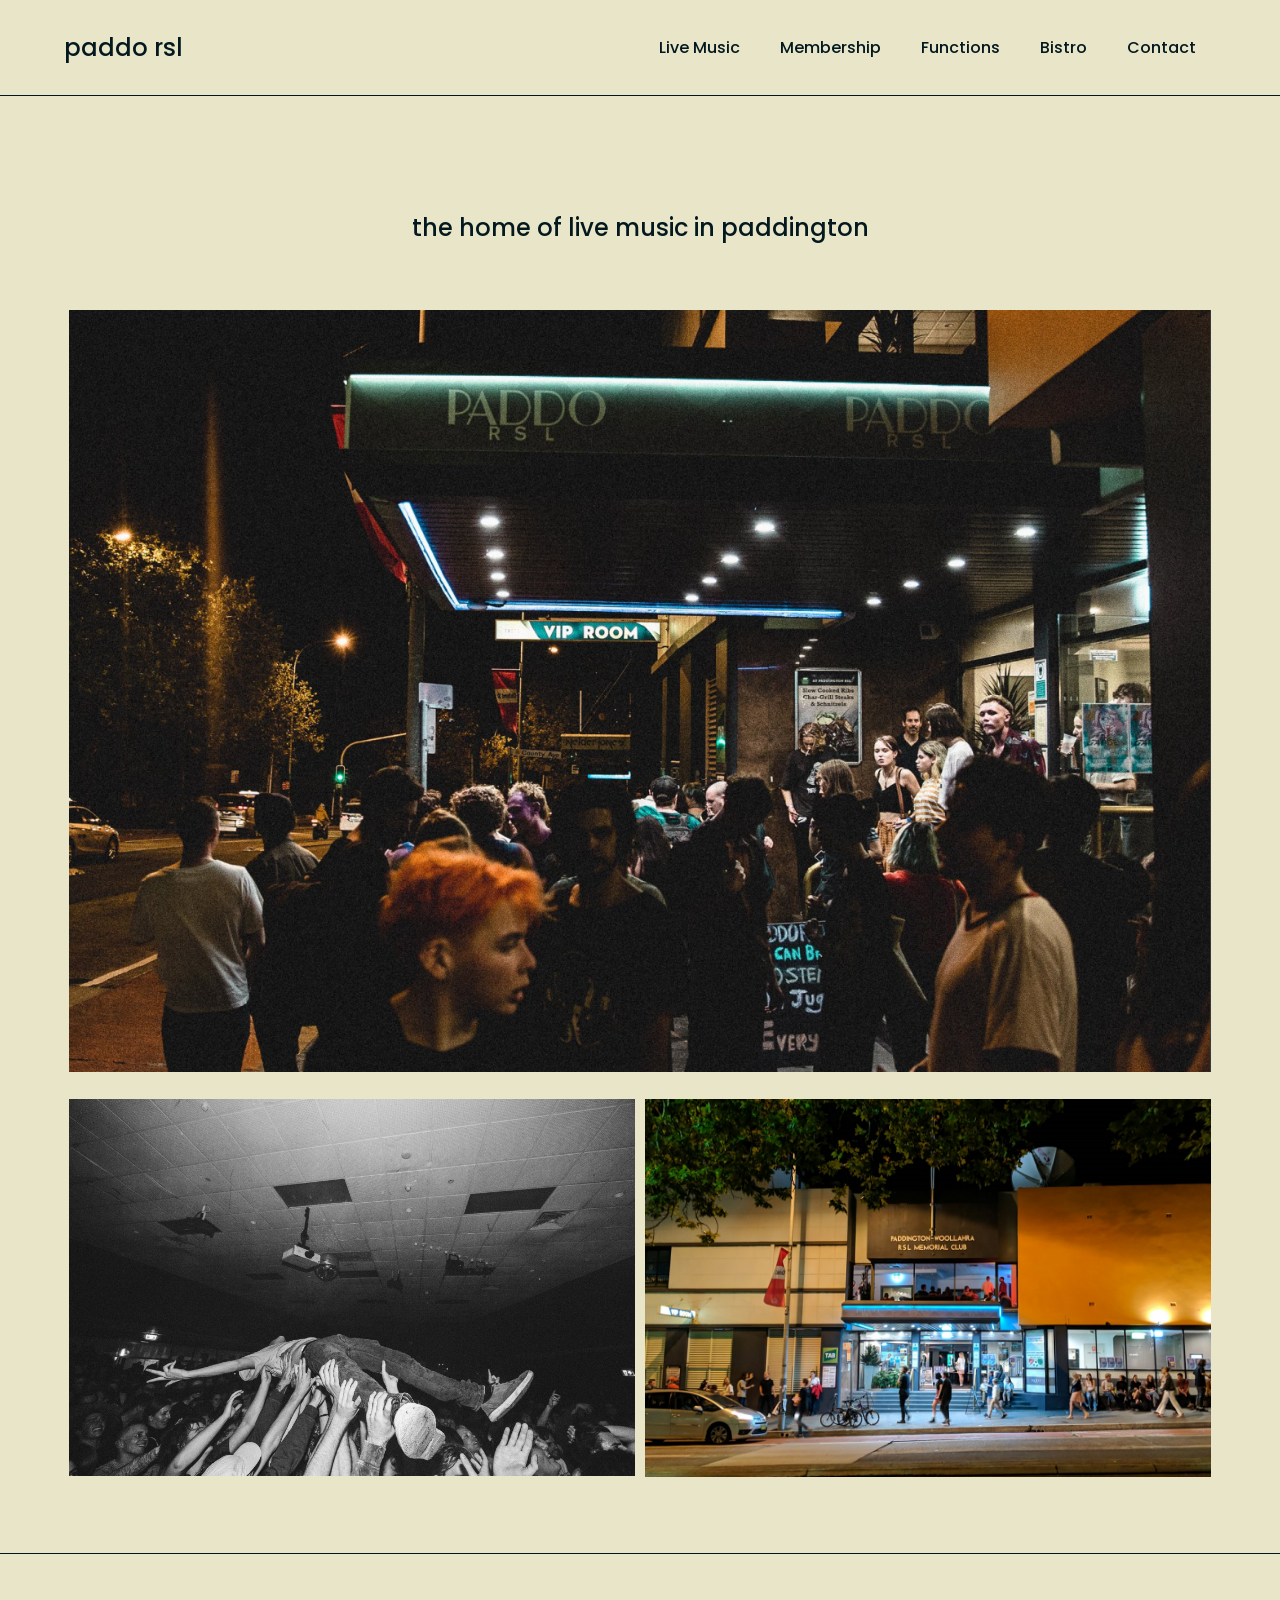
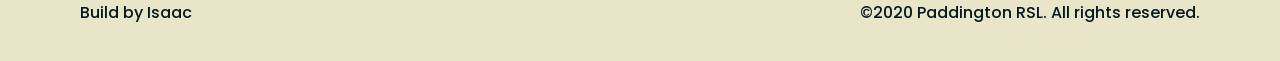
==== RSL_DRAFT/index.html @ 52a5c807 "Add files via upload" ====
<!DOCTYPE html>
    <head>
        <meta charset="utf-8">
        <meta http-equiv="X-UA-Compatible" content="IE=edge">
        <title>Paddo RSL - Home</title>
        <meta name="description" content="">
        <meta name="viewport" content="width=device-width, initial-scale=1">
        <link rel="stylesheet" href="styles.css">
        <link href="https://fonts.googleapis.com/css2?family=Poppins:wght@500&display=swap" rel="stylesheet">
    </head>
    <body>
        <header class="sticky">
            <a class="logo" href="/">paddo rsl</a>
            <nav>
                <ul class="nav__links">
                    <li><a href="live_music.html">Live Music</a></li>
                    <li><a href="membership.html">Membership</a></li>
                    <li><a href="functions.html">Functions</a></li>
                    <li><a href="bistro.html">Bistro</a></li>
                    <li><a href="contact.html">Contact</a></li>
                </ul>
            </nav>
            <p class="menu cta">Menu</p>
        </header>

        <hr>

        <div class="overlay">
            <a class="close">&times;</a>
            <div class="overlay__content">
                <a href="live_music.html">Live Music</a>
                <a href="membership.html">Membership</a>
                <a href="functions.html">Functions</a>
                <a href="bistro.html">Bistro</a>
                <a href="contact.html">Contact</a>
            </div>
        </div>

       <section class="page">



        <div>
            <h1 class="header-text">the home of live music in paddington</h1>
        </div>

        <div class="holdingcontainer-home">
            <div class="internalcontainerhomeimage">
                <img class="hero-sub-images" src="PADDO_FACADE.png" width = "100%">
            </div>
        </div>

        <div class="holdingcontainer-home">
            <div class="internalcontainerhomeimage">
                <img class="hero-sub-images" src="PADDO_LIVE_MUSIC.jpg" width = "100%">
            </div>
            <div class="internalcontainerhomeimage">
                <img class="hero-sub-images" src="PADDO_ENTRANCE.png" width = "100%">
            </div>

        </div>

            
        </section>
        
        
        <script type="text/javascript" src="mobile.js"></script>



       <hr>

        <footer>
            <div class="holdingcontainer">
                <div class="internalcontainerfooterL"><a href="https://isaac-scott.com" target="_blank">Build by Isaac</a></div>
                <div class="internalcontainerfooterR">&#169;2020 Paddington RSL. All rights reserved.</div>
            </div>
            
        </footer>
    </body>
</html>
---- RSL_DRAFT/styles.css ----
* {
    color:  #03181f;
    font-family: 'Poppins', sans-serif;
    font-weight: 500;
    box-sizing: border-box;
    margin: 0;
    padding: 0;
  }

  body {
    background-color: #e9e5c8;
  
  }
  
  header {
    display: flex;
    justify-content: flex-end;
    align-items: center;
    padding: 30px 5%;
  }

  .sticky {
    display: flex;
    position: -webkit-sticky;
    position: sticky;
    box-sizing: border-box;
    top: 0;
    background-color: #e9e5c8;
  }

  .page {
      min-height: 600px;
      padding-bottom: 50px;
      padding: 5%;
  }

  .full-page{
    min-height: 600px;
    padding-bottom: 50px;
  }

  hr {
    display: block;
    height: 1px;
    border: 0;
    border-top: 1.5px solid  #03181f;
  }
  
  .logo {
    margin-right: auto;
    text-decoration: none;
    font-size: x-large;
  }

  .hero {
    height: 600px;
    text-decoration: none;
    padding: 5%;
    padding-top: 180px;
  }

  .hero-2 {
    height: 200px;
    text-decoration: none;
    padding: 10%;
    padding-top: 180px;
  }

  h1 {
    padding: 50px 0 50px 0 ;
  }

  h2 {
      padding-bottom: 5px;
  }

  .side-header {
      padding-bottom: 30px;
  }

  h3 {
      text-align: center;
      padding-top: 5px;
      padding-bottom: 30px;
     
  }


.contact-list {
  display: inline-block;
  text-decoration: none;
  text-align: left;
  padding-right: 30px;
  padding-left: 15px;
}

.function-text {
    text-align: left;
    padding-bottom: 0;
}

.function-text-40 {
  text-align: left;
  padding-bottom: 0;
  padding-right: 40%;
}

.function-text2 {
    text-align: left;
    font-size: large;
    padding-bottom: 15px;
}

.function-subtext {
    text-align: left;
    font-size: small;
    padding-bottom: 30px 5%;
    padding-right: 10%;
}

.function-subtext-40 {
    text-align: left;
    font-size: small;
    padding-bottom: 30px 5%;
    padding-right: 40%;

}

.dasimages {
    padding-bottom: 30px;
}

.membership_card{
  padding-bottom: 30px;
}

.header-text {
  text-align: center;
  justify-content: center;
}





.holdingcontainer{
    width: 100%;
    display: flex;
    padding: 3px;
    box-sizing: border-box;
    flex-direction: row;
    margin: 0 auto;
    text-align: center;
}

.holdingcontainer-hero-banner {
    width: 100%;
    display: flex;
    box-sizing: border-box;
    flex-direction: row;
    text-align: center;
    padding: 5%;
}

.holdingcontainer-home{
  width: 100%;
  display: flex;
  box-sizing: border-box;
  flex-direction: row;
  margin: 0 auto;
  text-align: center;
}

.holdingcontainer-bistro {
    width: 80%;
    height: 80%;
    display: flex;
    padding: 3px 5%;
    box-sizing: border-box;
    flex-direction: row;
    margin: 0 auto;
    text-align: center;
}

.holdingcontainer-contact {
    width: 100%;
    display: flex;
    box-sizing: border-box;
    flex-direction: column;
    margin: 0 auto;
    text-align: center;
}

.tickets-button {
    background-color:#eeece2;
    border: solid 1px black;
    padding: 5px 40px 5px 40px;
    border-radius: 5px;
    text-decoration: none;
}

.menu-button {
  background-color:#eeece2;
  border: solid 1px black;
  padding: 5px 40px 5px 40px;
  border-radius: 5px;
  text-decoration: none;
}


.internalcontainerL{
    flex: 1;
    background: #e4e1ce;
    padding: 30px;
    margin: 3px;
    min-width: 300px;
    min-height: 300px;
    border: solid 1px black;
}

.internalcontainer-hero {
  flex: 1;
    background: #e4e1ce;
    padding: 10px;
    margin: 3px;
    min-width: 400px;
    min-height: 400px;
    border: solid 1px black;
}

.internalcontainer-contact{
  flex: 1;
  margin: 3px;
  min-width: 300px;
  min-height: 300px;
  padding: 30px;
}

a {
    text-decoration: none;
}

a:hover {
    color: #748c94; 
  }

.internalcontainerL img {
    justify-content: center;
}


.internalcontainerM{
    flex: 1;
    background: #e4e1ce;
    padding: 30px;
    margin: 3px;
    min-width: 300px;
    min-height: 300px;
}

.internalcontainerhomeimage{
  flex: 1;
  padding: 5px;
  min-width: 300px;
  min-height: 300px;
}

.internalcontainerR{
    flex: 33%;
    padding: 10px;
    margin: 3px;
    border: solid 1px black;
}

.internalcontainerfooterL{
  flex: 1;
  padding: 10px;
  margin: 3px;
  text-align: left;
}

.internalcontainerfooterR{
  flex: 1;
  padding: 10px;
  margin: 3px;
  text-align: right;
  padding-bottom: 30px;
}

.hero-sub-images {
  object-fit: contain;
  padding-top: 10px;
}

.internalcontainer-contact iframe{
    width: 100%;
    height: 100%;
}

.internalcontainerF{
  flex: 1;
  padding: 30px 5%x;
  min-width: 300px;
  min-height: 300px;
  padding-right: 30px;
  padding-bottom: 30px; 
}

.internalcontainerF2 {
    flex: 1;
    padding: 30px 5%;
    min-width: 300px;
    min-height: 300px;
    padding-bottom: 30px; 
}

.internalcontainer-contact-info {
  flex: 1;
  padding-bottom: 10px; 
  min-width: 300px;
}



.contact {
    text-align: left;
    padding: 5px;
    padding-bottom: 5px;
}

.contact-head {
    padding-bottom: 30px;
    text-align: left;
    padding-top: 5px;
}



@media screen and (max-width: 1000px){
    .holdingcontainer,
    .holdingcontainer-hero-banner,
    .holdingcontainer-home
    {
        flex-direction: column;
    }


    .tickets-button {
        padding: 15px 100px 15px 100px;
    }

    .menu-button {
      padding: 15px 30px 15px 30px;
      padding-bottom: 10px;
    }

    iframe {
        min-width: 250px;
        min-height: 150px;
        max-width: 800px;
        max-height: 800px;
    }

    .function-text,
    .function-text-40,
    .function-subtext-40,
    .contact-head,
    .function-text2,
    .internalcontainerF,
    .function-subtext {
        padding-right: 0;
        text-align: center;
    }

    .holdingcontainer-bistro {
        width: 100%;
        height: 100%;
    }

    .holdingcontainer-contact {
      flex-direction: column-reverse;
    }

    h1 {
      padding-bottom: 15px;
    }

    .contact-list {
      text-align: center;
      padding-right: 10px;
    } 
    .internalcontainerfooterL,
    .internalcontainerfooterR {
      text-align: center;
    } 

}




@media screen and (max-width: 3000px){
    iframe {
        min-height: 600px;
    }

    .holdingcontainer-home {
      max-width: 1200px;
    }

    .internalcontainer-hero {
      max-width: 1000px;
    }

    

    
      
    



}



footer {
    max-height: 100px;
    padding: 30px 5%;
  
    }

.copyright {
  text-align: right;
}

.my_site_link {
  text-align: left;
}


  



/*DO NOT TOUCH*/

.nav__links a,
  .cta,
  .overlay__content a {
    color: #03181f;
    text-decoration: none;
  }
  
  .nav__links {
    list-style: none;
    display: flex;
  }
  
  .nav__links li {
    padding: 0px 20px;
  }
  
  .nav__links li a {
    transition: color 0.3s ease 0s;
  }
  
  .nav__links li a:hover {
    color: #748c94; 
  }
  
  .cta {
    padding: 9px 25px;
    border: none;
    border-radius: 50px;
    cursor: pointer;
    transition: background-color 0.3s ease 0s;
  }
  
  .cta:hover {
    background-color: rgba(187, 185, 202, 0.87);
  }


  /* Mobile Nav */
  
  .menu {
    display: none;
  }
  
  .overlay {
    height: 100%;
    width: 0;
    position: fixed;
    z-index: 1;
    left: 0;
    top: 0;
    background-color: #e9e5c8;
    overflow-x: hidden;
    transition: width 0.5s ease 0s;
  }
  
  .overlay--active {
    width: 100%;
  }
  
  .overlay__content {
    display: flex;
    height: 100%;
    flex-direction: column;
    align-items: center;
    justify-content: center;
  }
  
  .overlay a {
    padding: 15px;
    font-size: 36px;
    display: block;
    transition: color 0.3s ease 0s;
  }
  
  .overlay a:hover,
  .overlay a:focus {
    color: #748c94;
  }
  .overlay .close {
    position: absolute;
    top: 20px;
    right: 45px;
    font-size: 60px;
    color: #edf0f1;
  }
  
  @media screen and (max-height: 450px) {
    .overlay a {
      font-size: 20px;
    }
    .overlay .close {
      font-size: 40px;
      top: 15px;
      right: 35px;
    }
  }
  
  @media only screen and (max-width: 800px) {
    .nav__links,
    .cta {
      display: none;
    }
    .menu {
      display: initial;
    }
  }
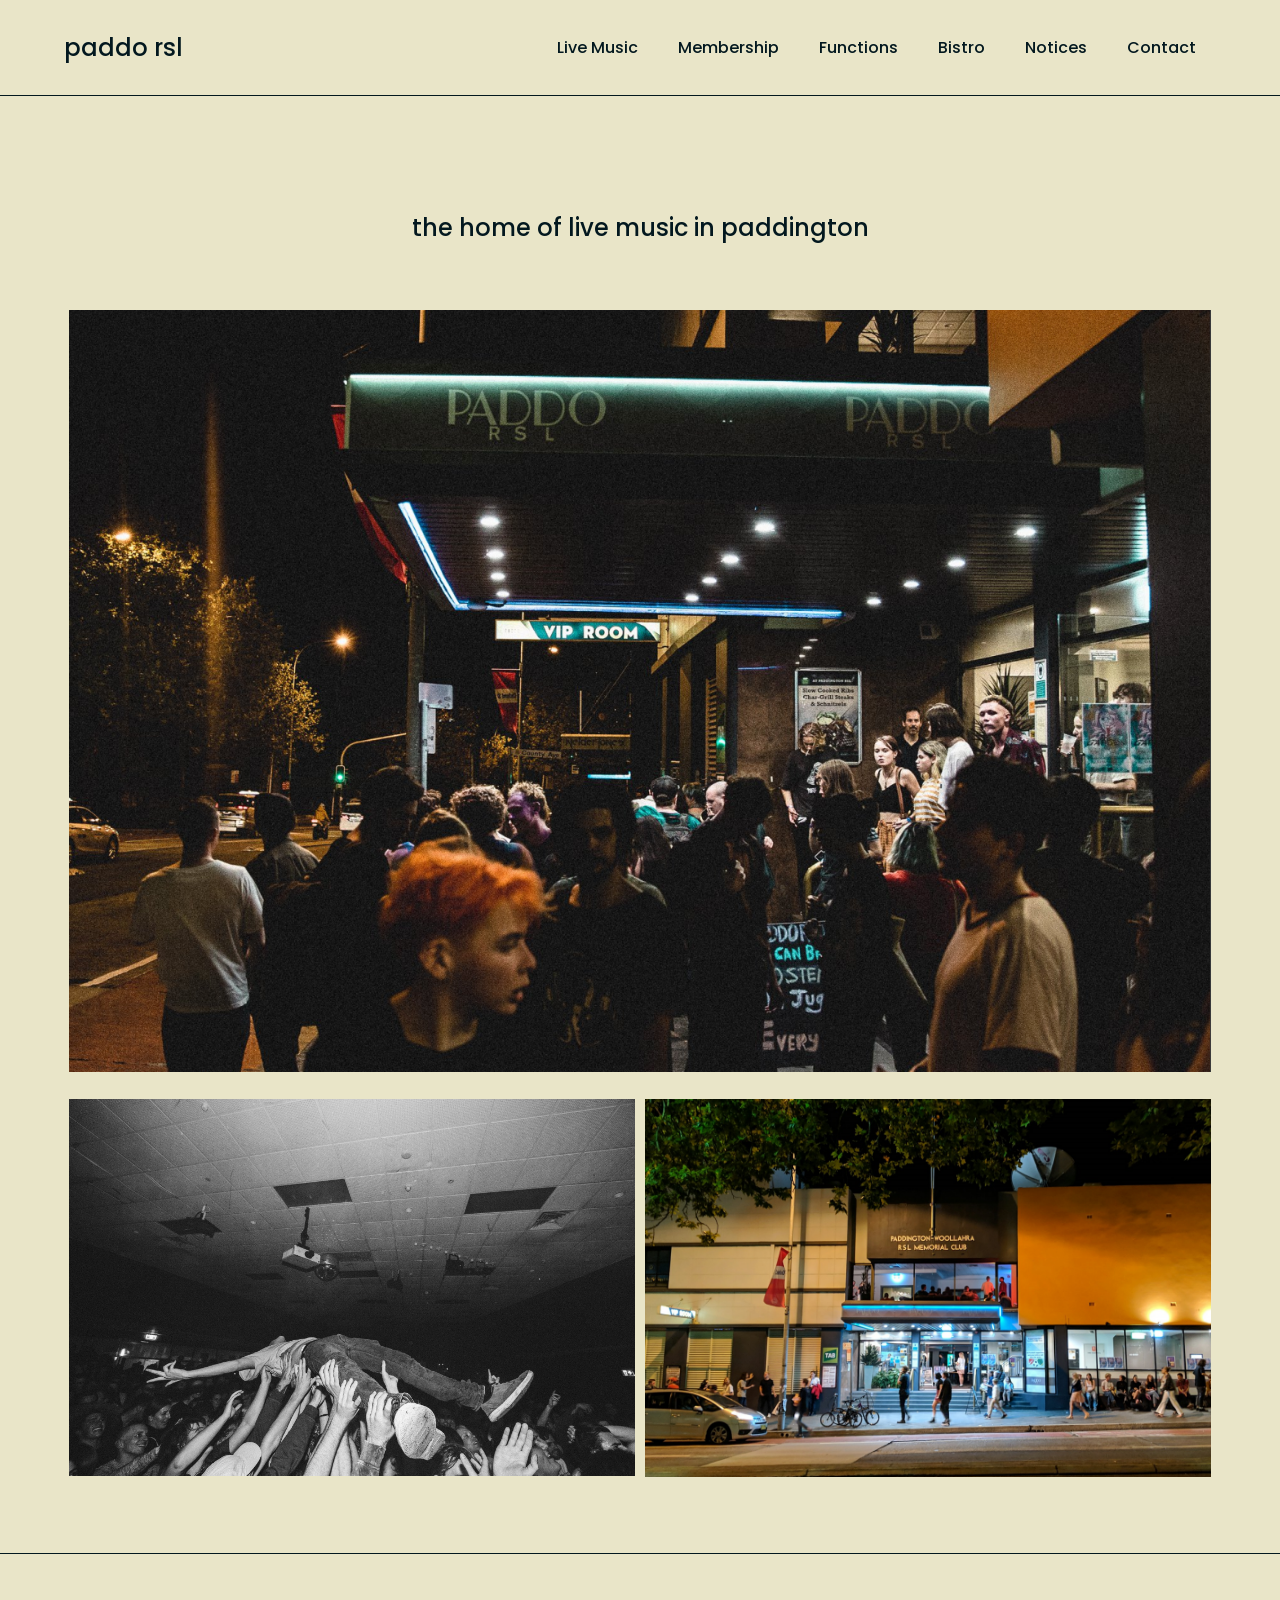
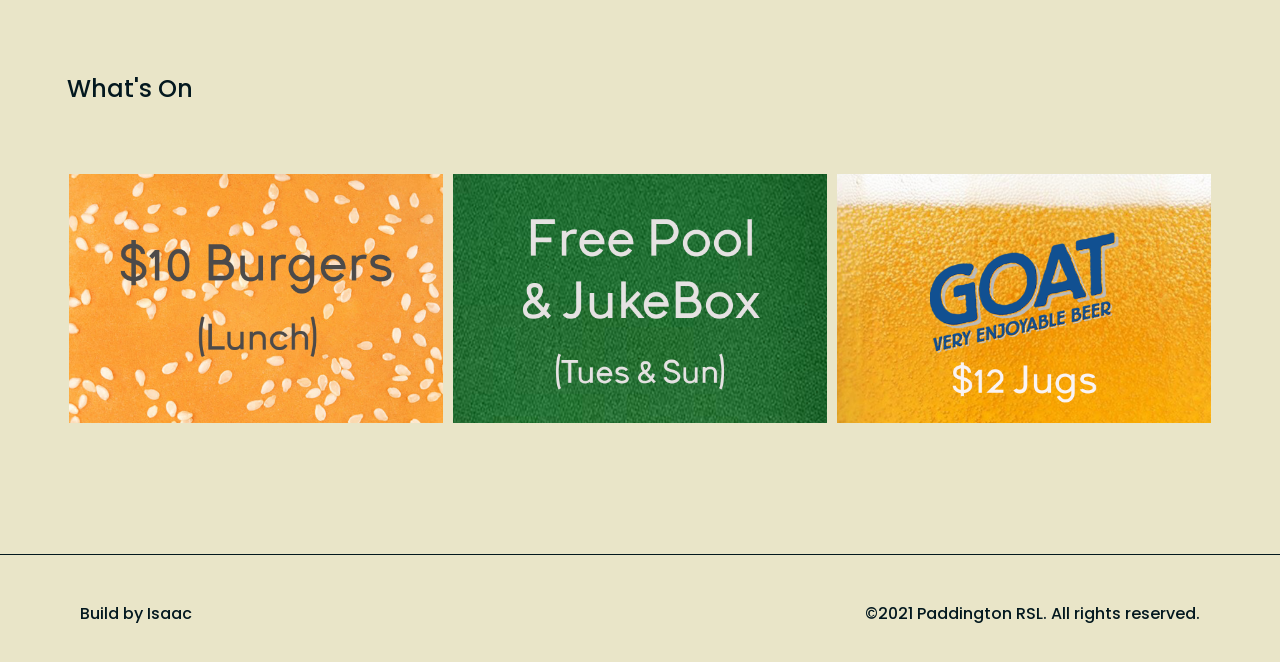
==== commit eb6cad8c: "Add files via upload" ====
--- a/RSL_DRAFT/index.html
+++ b/RSL_DRAFT/index.html
@@ -17,6 +17,7 @@
                     <li><a href="membership.html">Membership</a></li>
                     <li><a href="functions.html">Functions</a></li>
                     <li><a href="bistro.html">Bistro</a></li>
+                    <li><a href="notices.html">Notices</a></li>
                     <li><a href="contact.html">Contact</a></li>
                 </ul>
             </nav>
@@ -32,6 +33,7 @@
                 <a href="membership.html">Membership</a>
                 <a href="functions.html">Functions</a>
                 <a href="bistro.html">Bistro</a>
+                <a href="notices.html">Notices</a>
                 <a href="contact.html">Contact</a>
             </div>
         </div>
@@ -57,10 +59,32 @@
             <div class="internalcontainerhomeimage">
                 <img class="hero-sub-images" src="PADDO_ENTRANCE.png" width = "100%">
             </div>
-
+            
         </div>
 
             
+        </section>
+
+        <hr>
+
+        <section class="page">
+
+            <div class="holdingcontainer">
+                <h1>What's On</h1>
+            </div>
+
+            <div class="holdingcontainer-home">
+                <div class="internalcontainerhomeimage">
+                    <img class="hero-sub-images" src="BURGERS.png" width = "100%">
+                </div>
+                <div class="internalcontainerhomeimage">
+                    <img class="hero-sub-images" src="FP.png" width = "100%">
+                </div>
+                <div class="internalcontainerhomeimage">
+                    <img class="hero-sub-images" src="GOAT_JUG.png" width = "100%">
+                </div>
+            </div>
+
         </section>
         
         
@@ -73,7 +97,7 @@
         <footer>
             <div class="holdingcontainer">
                 <div class="internalcontainerfooterL"><a href="https://isaac-scott.com" target="_blank">Build by Isaac</a></div>
-                <div class="internalcontainerfooterR">&#169;2020 Paddington RSL. All rights reserved.</div>
+                <div class="internalcontainerfooterR">&#169;2021 Paddington RSL. All rights reserved.</div>
             </div>
             
         </footer>
--- a/RSL_DRAFT/styles.css
+++ b/RSL_DRAFT/styles.css
@@ -218,6 +218,16 @@
     min-width: 300px;
     min-height: 300px;
     border: solid 1px black;
+}
+
+.internalcontainer-notices{
+  flex: 1;
+  background: #e4e1ce;
+  padding: 30px;
+  margin: 3px;
+  min-width: 300px;
+  min-height: 150px;
+  border: solid 1px black;
 }
 
 .internalcontainer-hero {
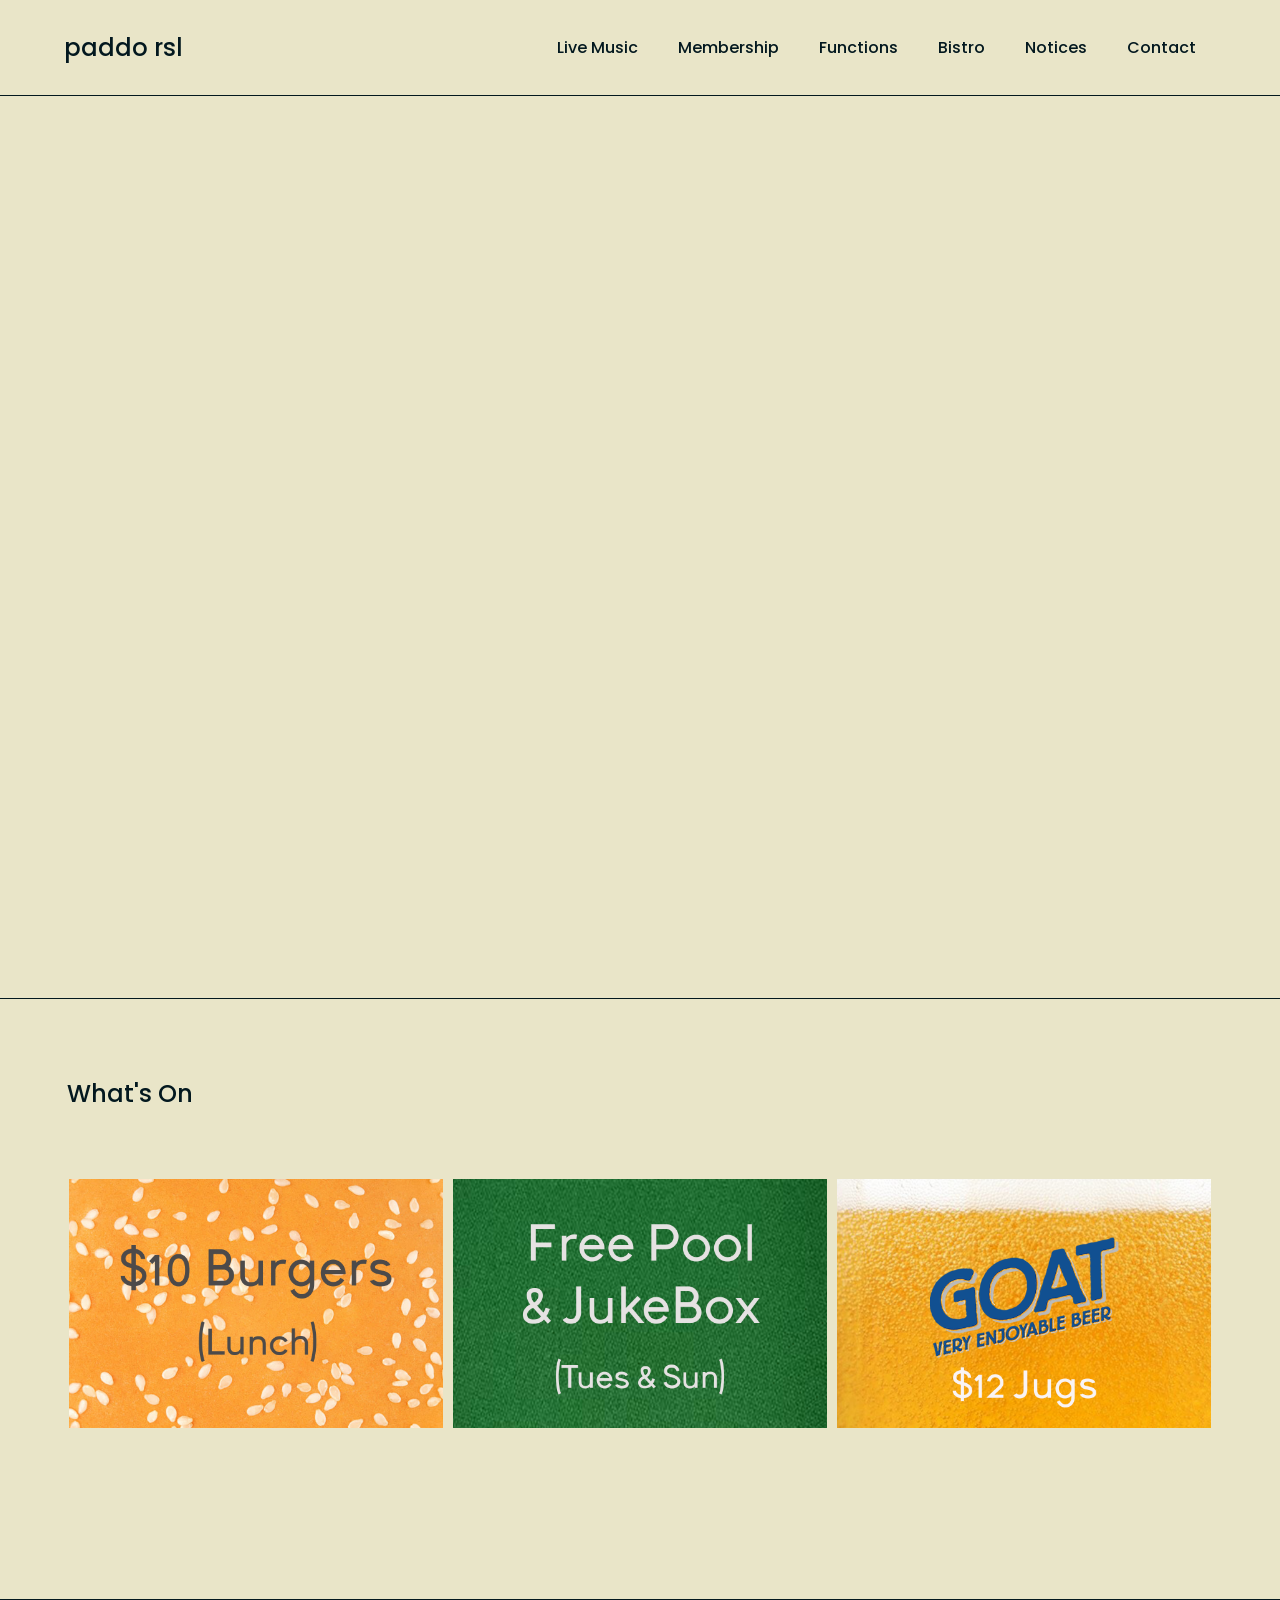
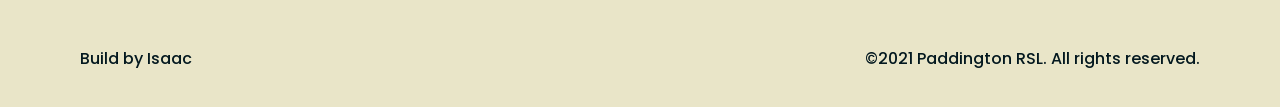
==== commit 51bf4a3e: "Add files via upload" ====
--- a/RSL_DRAFT/index.html
+++ b/RSL_DRAFT/index.html
@@ -38,54 +38,34 @@
             </div>
         </div>
 
-       <section class="page">
+        <section class="full-page">
+            <div class="full-page-image"  alt="Paddo RSL Facade">
+            </div>
+            </section>
 
+            <hr>
 
+            <section class="page">
+    
+                <div class="holdingcontainer">
+                    <h1>What's On</h1>
+                </div>
+    
+                <div class="holdingcontainer-home">
+                    <div class="internalcontainerhomeimage">
+                        <img class="hero-sub-images" src="Images/BURGERS.png" width = "100%">
+                    </div>
+                    <div class="internalcontainerhomeimage">
+                        <img class="hero-sub-images" src="Images/FP.png" width = "100%">
+                    </div>
+                    <div class="internalcontainerhomeimage">
+                        <img class="hero-sub-images" src="Images/GOAT_JUG.png" width = "100%">
+                    </div>
+                </div>
+    
+            </section>
 
-        <div>
-            <h1 class="header-text">the home of live music in paddington</h1>
-        </div>
-
-        <div class="holdingcontainer-home">
-            <div class="internalcontainerhomeimage">
-                <img class="hero-sub-images" src="PADDO_FACADE.png" width = "100%">
-            </div>
-        </div>
-
-        <div class="holdingcontainer-home">
-            <div class="internalcontainerhomeimage">
-                <img class="hero-sub-images" src="PADDO_LIVE_MUSIC.jpg" width = "100%">
-            </div>
-            <div class="internalcontainerhomeimage">
-                <img class="hero-sub-images" src="PADDO_ENTRANCE.png" width = "100%">
-            </div>
-            
-        </div>
-
-            
-        </section>
-
-        <hr>
-
-        <section class="page">
-
-            <div class="holdingcontainer">
-                <h1>What's On</h1>
-            </div>
-
-            <div class="holdingcontainer-home">
-                <div class="internalcontainerhomeimage">
-                    <img class="hero-sub-images" src="BURGERS.png" width = "100%">
-                </div>
-                <div class="internalcontainerhomeimage">
-                    <img class="hero-sub-images" src="FP.png" width = "100%">
-                </div>
-                <div class="internalcontainerhomeimage">
-                    <img class="hero-sub-images" src="GOAT_JUG.png" width = "100%">
-                </div>
-            </div>
-
-        </section>
+       
         
         
         <script type="text/javascript" src="mobile.js"></script>
--- a/RSL_DRAFT/styles.css
+++ b/RSL_DRAFT/styles.css
@@ -37,8 +37,8 @@
   }
 
   .full-page{
-    min-height: 600px;
-    padding-bottom: 50px;
+    min-height: 500px;
+    padding-bottom: 2px;
   }
 
   hr {
@@ -69,7 +69,7 @@
   }
 
   h1 {
-    padding: 50px 0 50px 0 ;
+    padding: 10px 0 50px 0 ;
   }
 
   h2 {
@@ -173,6 +173,16 @@
   text-align: center;
 }
 
+.text-block {
+  position: absolute;
+  bottom: 20px;
+  right: 20px;
+  background-color: black;
+  color: white;
+  padding-left: 20px;
+  padding-right: 20px;
+}
+
 .holdingcontainer-bistro {
     width: 80%;
     height: 80%;
@@ -199,6 +209,14 @@
     padding: 5px 40px 5px 40px;
     border-radius: 5px;
     text-decoration: none;
+}
+
+.member-button {
+  background-color:#eeece2;
+  border: solid 1px black;
+  padding: 5px 40px 5px 40px;
+  border-radius: 5px;
+  text-decoration: none;
 }
 
 .menu-button {
@@ -332,6 +350,13 @@
   min-width: 300px;
 }
 
+.full-page-image {
+  height: 100vh;
+  background-image: url("/Images/PADDO_FACADE.png");
+  background-position: center;
+  background-repeat: no-repeat;
+  background-size: cover;
+}
 
 
 .contact {
@@ -414,6 +439,7 @@
 @media screen and (max-width: 3000px){
     iframe {
         min-height: 600px;
+     
     }
 
     .holdingcontainer-home {
